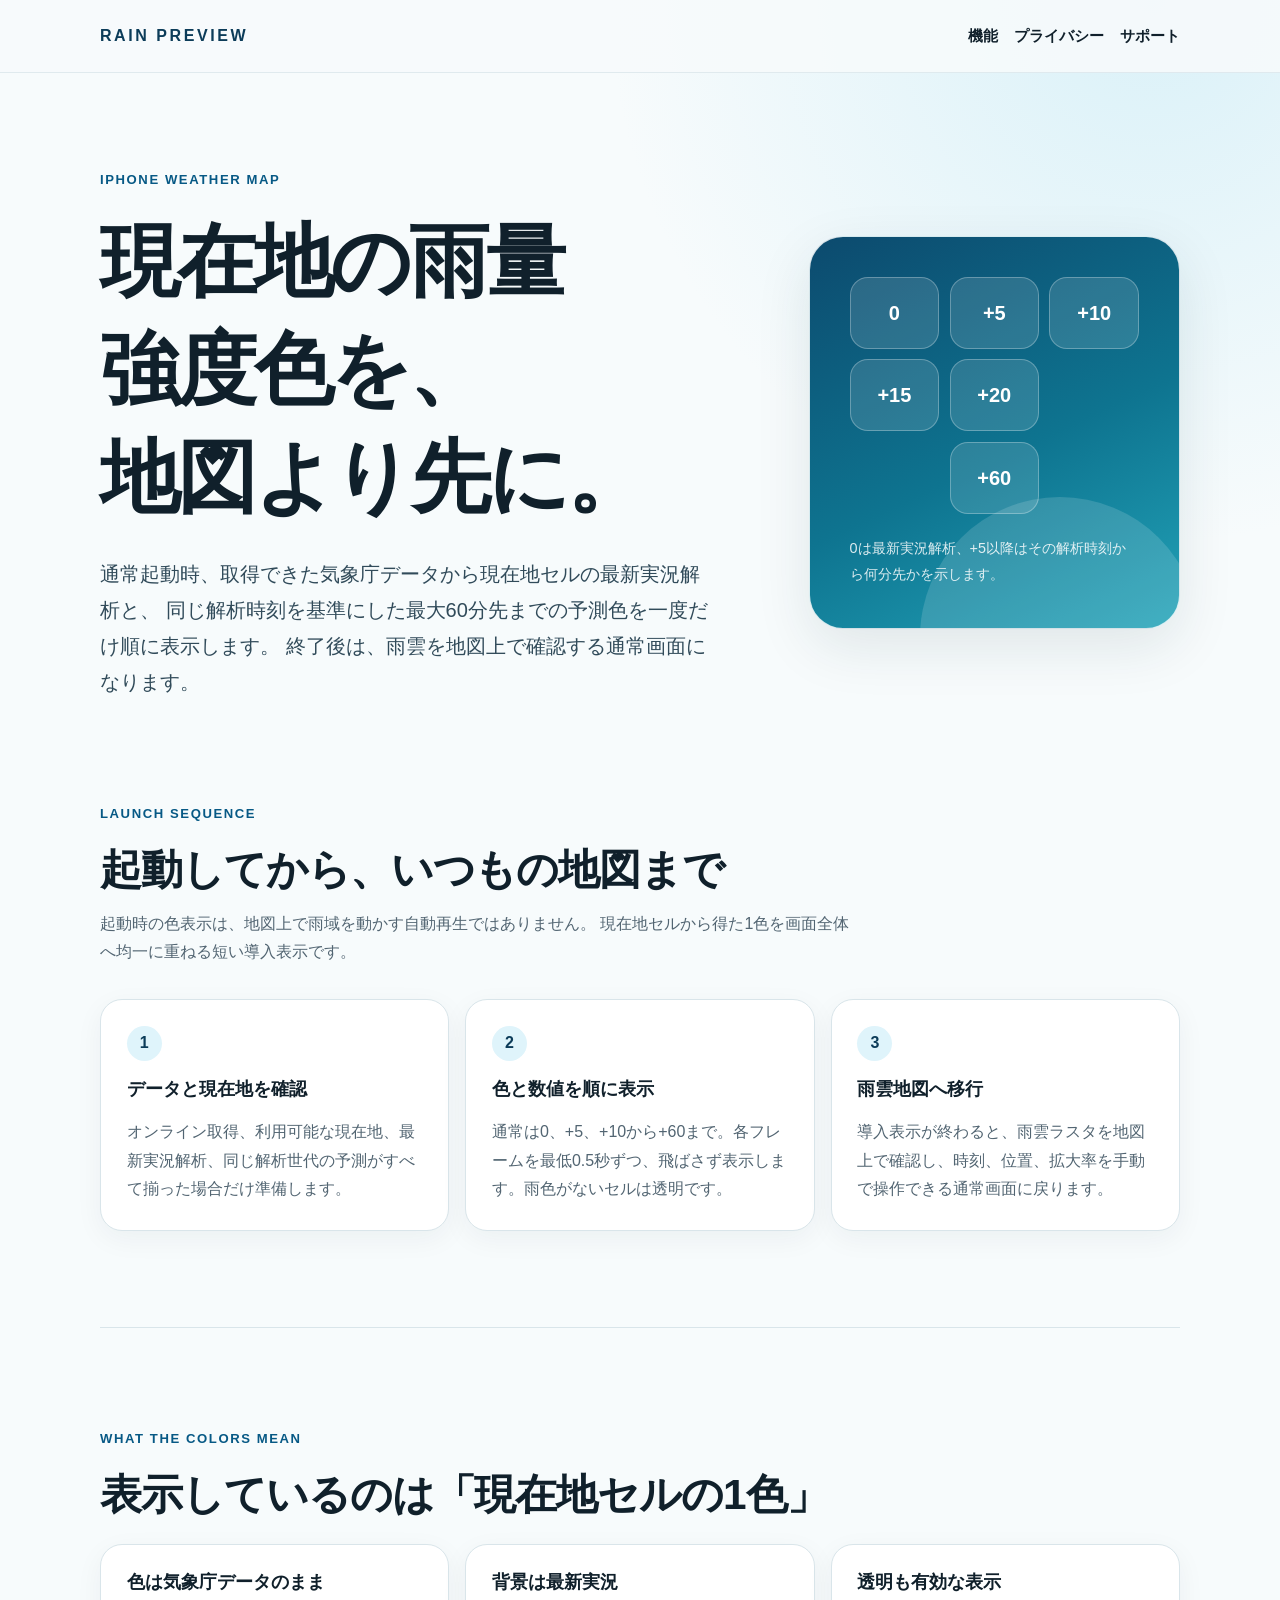
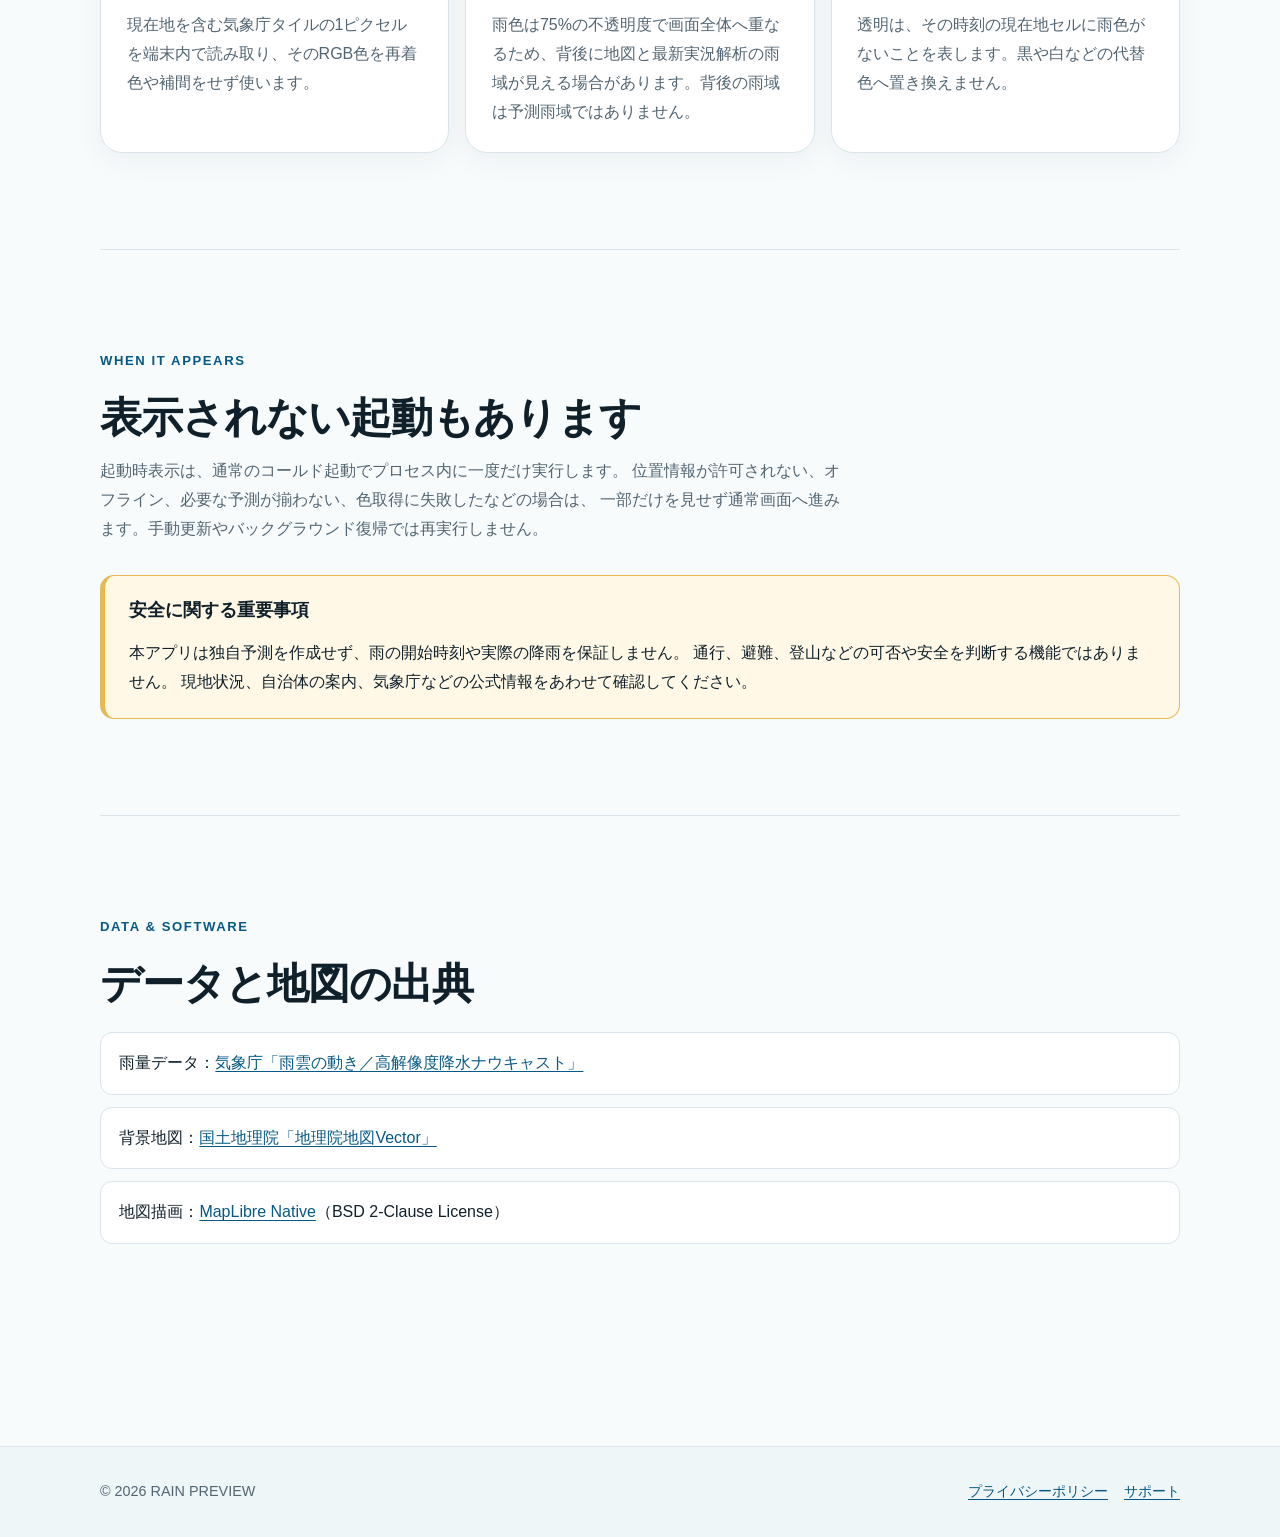
==== index.html @ d002b615 "Create RAIN PREVIEW public pages" ====
<!doctype html>
<html lang="ja">
<head>
  <meta charset="utf-8">
  <meta name="viewport" content="width=device-width, initial-scale=1">
  <meta name="description" content="RAIN PREVIEWは、現在地セルの気象庁雨量強度色と雨雲地図を確認できるiPhoneアプリです。">
  <meta name="theme-color" content="#075985">
  <link rel="canonical" href="https://tenkarars.github.io/rain-preview-pages/">
  <link rel="stylesheet" href="assets/site.css">
  <title>RAIN PREVIEW — 現在地の雨量強度色を先に見る</title>
</head>
<body>
  <a class="skip-link" href="#main">本文へ移動</a>
  <header class="site-header">
    <div class="header-inner">
      <a class="wordmark" href="./" aria-label="RAIN PREVIEW トップ">RAIN PREVIEW</a>
      <nav class="site-nav" aria-label="主要ナビゲーション">
        <a href="#how-it-works">機能</a>
        <a href="privacy/">プライバシー</a>
        <a href="support/">サポート</a>
      </nav>
    </div>
  </header>

  <main id="main" class="page-shell">
    <section class="hero" aria-labelledby="hero-title">
      <div>
        <p class="eyebrow">iPhone weather map</p>
        <h1 id="hero-title">現在地の雨量強度色を、<span class="nowrap">地図より先に。</span></h1>
        <p class="lead">
          通常起動時、取得できた気象庁データから現在地セルの最新実況解析と、
          同じ解析時刻を基準にした最大60分先までの予測色を一度だけ順に表示します。
          終了後は、雨雲を地図上で確認する通常画面になります。
        </p>
      </div>
      <aside class="hero-card" aria-label="起動時表示の時系列例">
        <div class="sequence" aria-hidden="true">
          <span>0</span><span>+5</span><span>+10</span>
          <span>+15</span><span>+20</span><span>+60</span>
        </div>
        <p>0は最新実況解析、+5以降はその解析時刻から何分先かを示します。</p>
      </aside>
    </section>

    <section id="how-it-works" class="section" aria-labelledby="flow-title">
      <p class="eyebrow">Launch sequence</p>
      <h2 id="flow-title">起動してから、いつもの地図まで</h2>
      <p class="section-intro">
        起動時の色表示は、地図上で雨域を動かす自動再生ではありません。
        現在地セルから得た1色を画面全体へ均一に重ねる短い導入表示です。
      </p>
      <div class="card-grid">
        <article class="card">
          <span class="step-number" aria-hidden="true">1</span>
          <h3>データと現在地を確認</h3>
          <p>オンライン取得、利用可能な現在地、最新実況解析、同じ解析世代の予測がすべて揃った場合だけ準備します。</p>
        </article>
        <article class="card">
          <span class="step-number" aria-hidden="true">2</span>
          <h3>色と数値を順に表示</h3>
          <p>通常は0、+5、+10から+60まで。各フレームを最低0.5秒ずつ、飛ばさず表示します。雨色がないセルは透明です。</p>
        </article>
        <article class="card">
          <span class="step-number" aria-hidden="true">3</span>
          <h3>雨雲地図へ移行</h3>
          <p>導入表示が終わると、雨雲ラスタを地図上で確認し、時刻、位置、拡大率を手動で操作できる通常画面に戻ります。</p>
        </article>
      </div>
    </section>

    <section class="section" aria-labelledby="display-title">
      <p class="eyebrow">What the colors mean</p>
      <h2 id="display-title">表示しているのは「現在地セルの1色」</h2>
      <div class="card-grid">
        <article class="card">
          <h3>色は気象庁データのまま</h3>
          <p>現在地を含む気象庁タイルの1ピクセルを端末内で読み取り、そのRGB色を再着色や補間をせず使います。</p>
        </article>
        <article class="card">
          <h3>背景は最新実況</h3>
          <p>雨色は75%の不透明度で画面全体へ重なるため、背後に地図と最新実況解析の雨域が見える場合があります。背後の雨域は予測雨域ではありません。</p>
        </article>
        <article class="card">
          <h3>透明も有効な表示</h3>
          <p>透明は、その時刻の現在地セルに雨色がないことを表します。黒や白などの代替色へ置き換えません。</p>
        </article>
      </div>
    </section>

    <section class="section" aria-labelledby="conditions-title">
      <p class="eyebrow">When it appears</p>
      <h2 id="conditions-title">表示されない起動もあります</h2>
      <p class="section-intro">
        起動時表示は、通常のコールド起動でプロセス内に一度だけ実行します。
        位置情報が許可されない、オフライン、必要な予測が揃わない、色取得に失敗したなどの場合は、
        一部だけを見せず通常画面へ進みます。手動更新やバックグラウンド復帰では再実行しません。
      </p>
      <div class="notice">
        <h3>安全に関する重要事項</h3>
        <p>
          本アプリは独自予測を作成せず、雨の開始時刻や実際の降雨を保証しません。
          通行、避難、登山などの可否や安全を判断する機能ではありません。
          現地状況、自治体の案内、気象庁などの公式情報をあわせて確認してください。
        </p>
      </div>
    </section>

    <section class="section" aria-labelledby="sources-title">
      <p class="eyebrow">Data &amp; software</p>
      <h2 id="sources-title">データと地図の出典</h2>
      <ul class="link-list">
        <li>雨量データ：<a href="https://www.jma.go.jp/bosai/nowc/">気象庁「雨雲の動き／高解像度降水ナウキャスト」</a></li>
        <li>背景地図：<a href="https://maps.gsi.go.jp/vector/">国土地理院「地理院地図Vector」</a></li>
        <li>地図描画：<a href="https://maplibre.org/maplibre-native/ios/latest/documentation/maplibre/">MapLibre Native</a>（BSD 2-Clause License）</li>
      </ul>
    </section>
  </main>

  <footer class="site-footer">
    <div class="footer-inner">
      <p>© 2026 RAIN PREVIEW</p>
      <nav class="footer-links" aria-label="フッターナビゲーション">
        <a href="privacy/">プライバシーポリシー</a>
        <a href="support/">サポート</a>
      </nav>
    </div>
  </footer>
</body>
</html>
---- assets/site.css ----
:root {
  color-scheme: light;
  --ink: #10202b;
  --muted: #526572;
  --line: #d9e5ea;
  --paper: #f7fbfc;
  --surface: #ffffff;
  --brand: #075985;
  --brand-deep: #0c3c59;
  --accent: #dff4fb;
  --warning: #fff8e7;
  --warning-line: #e6b952;
  --radius: 22px;
  --shadow: 0 18px 55px rgb(15 45 60 / 10%);
}

* {
  box-sizing: border-box;
}

html {
  scroll-behavior: smooth;
}

body {
  margin: 0;
  background:
    radial-gradient(circle at 90% 0%, rgb(171 225 242 / 38%), transparent 34rem),
    var(--paper);
  color: var(--ink);
  font-family: -apple-system, BlinkMacSystemFont, "Hiragino Sans", "Yu Gothic", sans-serif;
  font-size: 16px;
  line-height: 1.8;
  -webkit-font-smoothing: antialiased;
}

a {
  color: var(--brand);
  text-underline-offset: 0.2em;
}

a:hover {
  text-decoration-thickness: 2px;
}

a:focus-visible,
summary:focus-visible {
  border-radius: 4px;
  outline: 3px solid #f7bf45;
  outline-offset: 3px;
}

.skip-link {
  position: absolute;
  top: -5rem;
  left: 1rem;
  z-index: 10;
  padding: 0.65rem 1rem;
  border-radius: 0 0 8px 8px;
  background: var(--ink);
  color: white;
}

.skip-link:focus {
  top: 0;
}

.site-header {
  border-bottom: 1px solid rgb(217 229 234 / 75%);
  background: rgb(247 251 252 / 88%);
}

.header-inner,
.page-shell,
.footer-inner {
  width: min(1080px, calc(100% - 2rem));
  margin-inline: auto;
}

.header-inner {
  display: flex;
  min-height: 72px;
  align-items: center;
  justify-content: space-between;
  gap: 1.5rem;
}

.wordmark {
  color: var(--brand-deep);
  font-size: 1rem;
  font-weight: 800;
  letter-spacing: 0.16em;
  text-decoration: none;
}

.site-nav {
  display: flex;
  flex-wrap: wrap;
  gap: 1rem;
  justify-content: flex-end;
}

.site-nav a {
  color: var(--ink);
  font-size: 0.93rem;
  font-weight: 700;
  text-decoration: none;
}

.page-shell {
  padding-block: clamp(3rem, 7vw, 7rem);
}

.hero {
  display: grid;
  grid-template-columns: minmax(0, 1.25fr) minmax(280px, 0.75fr);
  align-items: center;
  gap: clamp(2rem, 7vw, 6rem);
  min-height: 540px;
}

.eyebrow {
  display: inline-block;
  margin: 0 0 1rem;
  color: var(--brand);
  font-size: 0.82rem;
  font-weight: 800;
  letter-spacing: 0.12em;
  text-transform: uppercase;
}

h1,
h2,
h3 {
  line-height: 1.35;
  text-wrap: balance;
}

.nowrap {
  white-space: nowrap;
}

h1 {
  max-width: 12em;
  margin: 0;
  font-size: clamp(2.35rem, 7vw, 5rem);
  letter-spacing: -0.04em;
}

h2 {
  margin: 0 0 1.25rem;
  font-size: clamp(1.7rem, 4vw, 2.65rem);
  letter-spacing: -0.025em;
}

h3 {
  margin: 0 0 0.55rem;
  font-size: 1.15rem;
}

.lead {
  max-width: 45rem;
  margin: 1.5rem 0 0;
  color: #314b5a;
  font-size: clamp(1.05rem, 2vw, 1.25rem);
}

.hero-card {
  position: relative;
  overflow: hidden;
  padding: clamp(1.5rem, 4vw, 2.5rem);
  border: 1px solid rgb(255 255 255 / 82%);
  border-radius: 34px;
  background: linear-gradient(155deg, #0c4a6e 0%, #0e7490 55%, #22a3b8 100%);
  box-shadow: var(--shadow);
  color: white;
}

.hero-card::after {
  position: absolute;
  inset: auto -20% -38% 30%;
  width: 280px;
  height: 280px;
  border-radius: 50%;
  background: rgb(255 255 255 / 14%);
  content: "";
}

.sequence {
  position: relative;
  z-index: 1;
  display: grid;
  grid-template-columns: repeat(3, 1fr);
  gap: 0.65rem;
}

.sequence span {
  display: grid;
  min-height: 72px;
  place-items: center;
  border: 1px solid rgb(255 255 255 / 28%);
  border-radius: 18px;
  background: rgb(255 255 255 / 13%);
  font-size: 1.25rem;
  font-variant-numeric: tabular-nums;
  font-weight: 800;
}

.sequence span:last-child {
  grid-column: 2;
}

.hero-card p {
  position: relative;
  z-index: 1;
  margin: 1.4rem 0 0;
  color: rgb(255 255 255 / 86%);
  font-size: 0.9rem;
}

.section {
  padding-block: clamp(3rem, 8vw, 6rem);
}

.section + .section {
  border-top: 1px solid var(--line);
}

.section-intro {
  max-width: 47rem;
  margin: -0.55rem 0 2rem;
  color: var(--muted);
}

.card-grid {
  display: grid;
  grid-template-columns: repeat(3, minmax(0, 1fr));
  gap: 1rem;
}

.card {
  padding: 1.6rem;
  border: 1px solid var(--line);
  border-radius: var(--radius);
  background: var(--surface);
  box-shadow: 0 8px 28px rgb(15 45 60 / 5%);
}

.card p,
.card ul {
  margin-bottom: 0;
  color: var(--muted);
}

.step-number {
  display: inline-grid;
  width: 2.2rem;
  height: 2.2rem;
  margin-bottom: 1rem;
  place-items: center;
  border-radius: 50%;
  background: var(--accent);
  color: var(--brand-deep);
  font-weight: 800;
}

.notice {
  padding: 1.35rem 1.5rem;
  border: 1px solid var(--warning-line);
  border-left-width: 5px;
  border-radius: 14px;
  background: var(--warning);
}

.notice h2,
.notice h3 {
  margin-top: 0;
}

.notice p:last-child {
  margin-bottom: 0;
}

.link-list {
  display: grid;
  gap: 0.75rem;
  padding: 0;
  list-style: none;
}

.link-list li {
  padding: 1rem 1.15rem;
  border: 1px solid var(--line);
  border-radius: 12px;
  background: var(--surface);
}

.prose {
  max-width: 780px;
}

.prose h1 {
  max-width: none;
  margin-bottom: 1rem;
  font-size: clamp(2.2rem, 6vw, 4rem);
}

.prose h2 {
  margin-top: 3.5rem;
  font-size: clamp(1.45rem, 3vw, 2rem);
}

.prose h3 {
  margin-top: 2rem;
}

.prose li + li {
  margin-top: 0.45rem;
}

.meta {
  color: var(--muted);
  font-size: 0.92rem;
}

details {
  padding: 1.15rem 1.25rem;
  border: 1px solid var(--line);
  border-radius: 14px;
  background: var(--surface);
}

details + details {
  margin-top: 0.8rem;
}

summary {
  cursor: pointer;
  font-weight: 800;
}

details p:last-child,
details ul:last-child {
  margin-bottom: 0;
}

.site-footer {
  border-top: 1px solid var(--line);
  background: #eef6f8;
}

.footer-inner {
  display: flex;
  padding-block: 2rem;
  align-items: flex-start;
  justify-content: space-between;
  gap: 2rem;
  color: var(--muted);
  font-size: 0.9rem;
}

.footer-inner p {
  margin: 0;
}

.footer-links {
  display: flex;
  flex-wrap: wrap;
  gap: 1rem;
  justify-content: flex-end;
}

@media (max-width: 760px) {
  .header-inner,
  .footer-inner {
    align-items: flex-start;
    flex-direction: column;
  }

  .site-nav,
  .footer-links {
    justify-content: flex-start;
  }

  .hero {
    grid-template-columns: 1fr;
    min-height: auto;
  }

  .hero-card {
    max-width: 440px;
  }

  .card-grid {
    grid-template-columns: 1fr;
  }
}

@media (prefers-reduced-motion: reduce) {
  html {
    scroll-behavior: auto;
  }
}
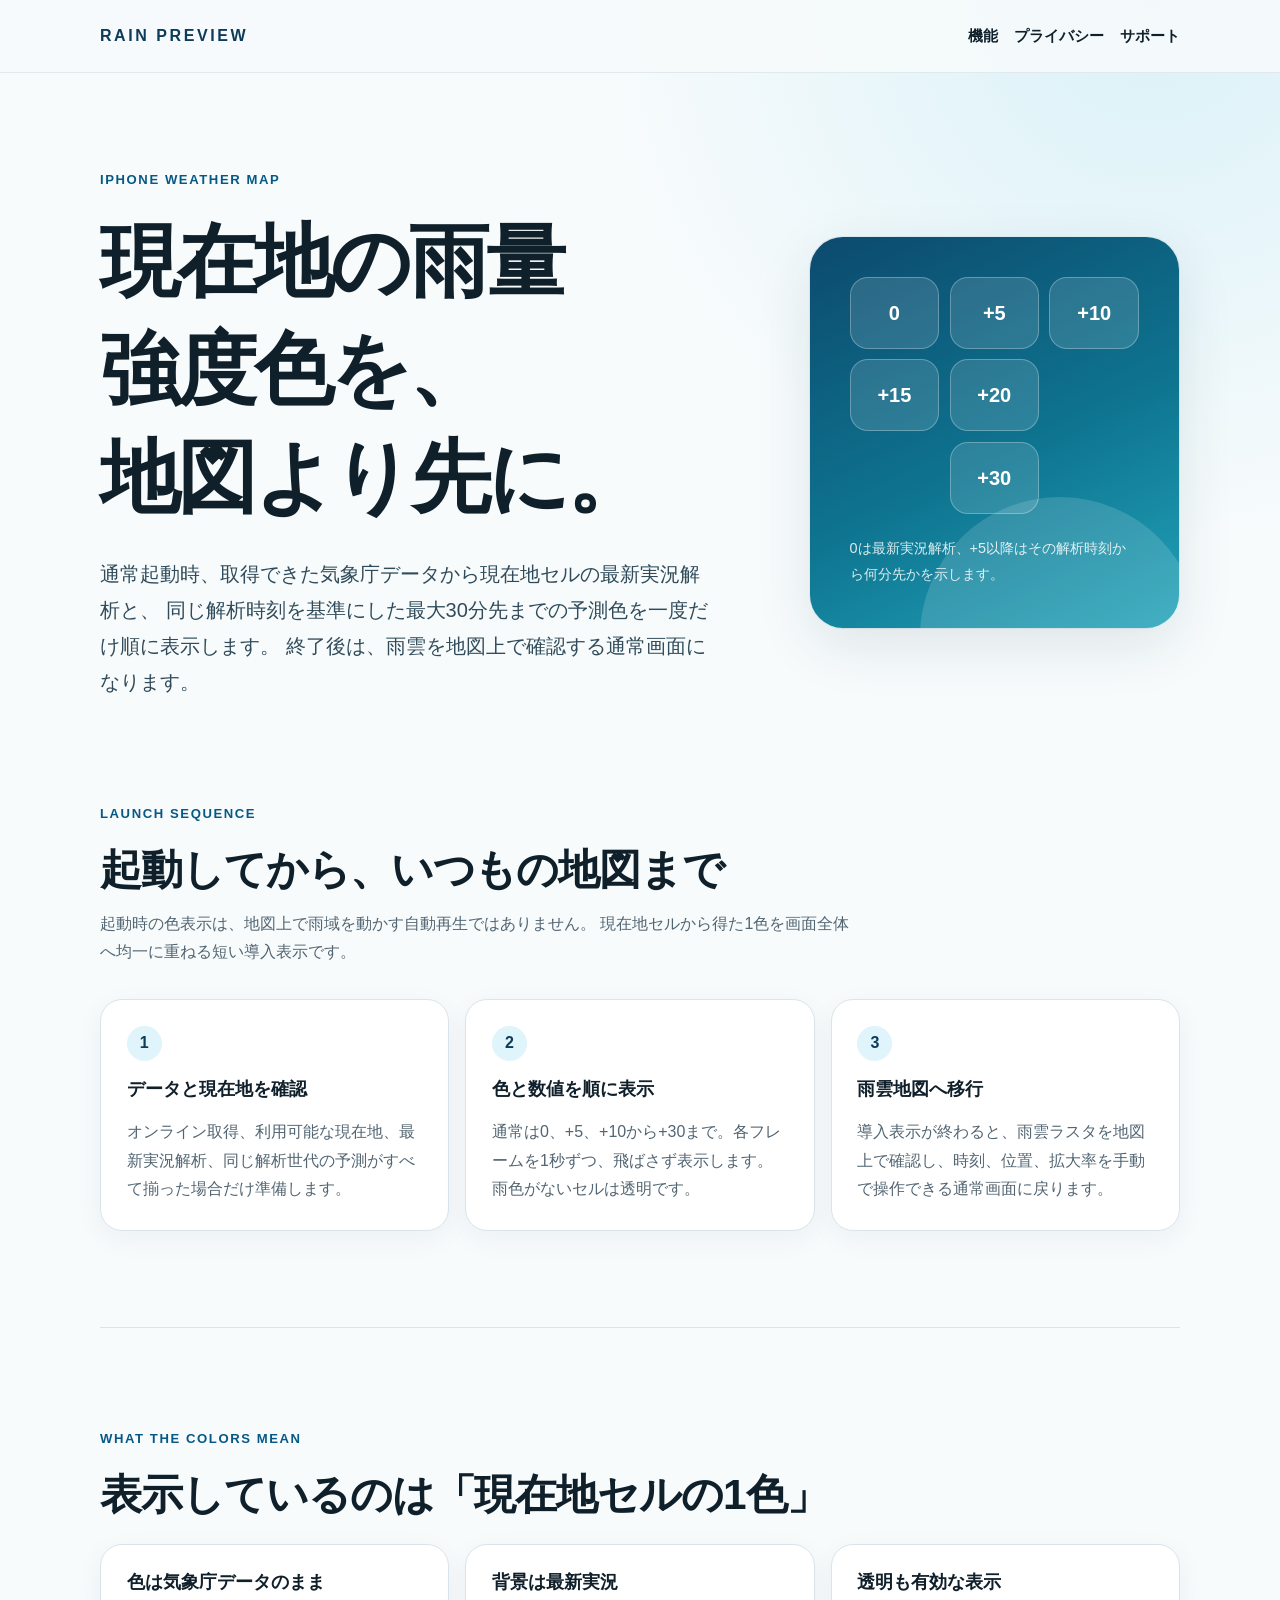
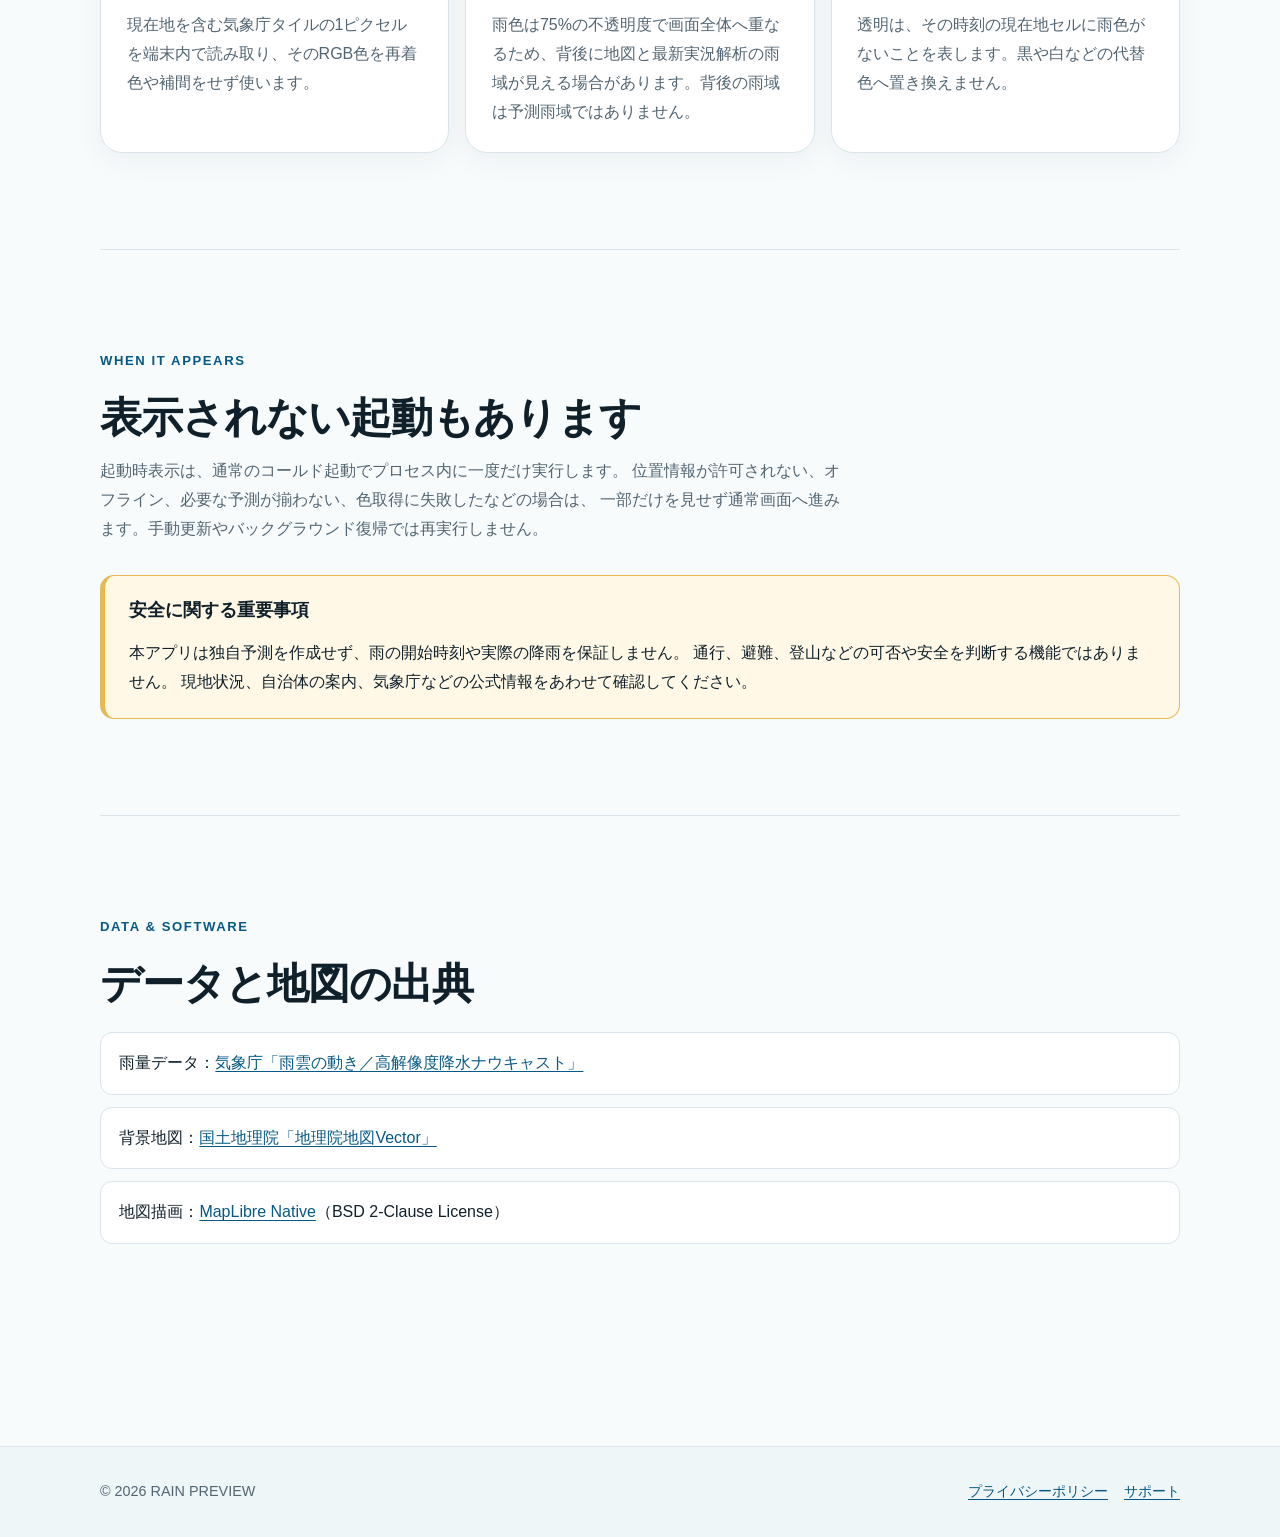
==== commit 5def73af: "Align RAIN PREVIEW public pages with standalone app" ====
--- a/index.html
+++ b/index.html
@@ -29,14 +29,14 @@
         <h1 id="hero-title">現在地の雨量強度色を、<span class="nowrap">地図より先に。</span></h1>
         <p class="lead">
           通常起動時、取得できた気象庁データから現在地セルの最新実況解析と、
-          同じ解析時刻を基準にした最大60分先までの予測色を一度だけ順に表示します。
+          同じ解析時刻を基準にした最大30分先までの予測色を一度だけ順に表示します。
           終了後は、雨雲を地図上で確認する通常画面になります。
         </p>
       </div>
       <aside class="hero-card" aria-label="起動時表示の時系列例">
         <div class="sequence" aria-hidden="true">
           <span>0</span><span>+5</span><span>+10</span>
-          <span>+15</span><span>+20</span><span>+60</span>
+          <span>+15</span><span>+20</span><span>+30</span>
         </div>
         <p>0は最新実況解析、+5以降はその解析時刻から何分先かを示します。</p>
       </aside>
@@ -58,7 +58,7 @@
         <article class="card">
           <span class="step-number" aria-hidden="true">2</span>
           <h3>色と数値を順に表示</h3>
-          <p>通常は0、+5、+10から+60まで。各フレームを最低0.5秒ずつ、飛ばさず表示します。雨色がないセルは透明です。</p>
+          <p>通常は0、+5、+10から+30まで。各フレームを1秒ずつ、飛ばさず表示します。雨色がないセルは透明です。</p>
         </article>
         <article class="card">
           <span class="step-number" aria-hidden="true">3</span>
